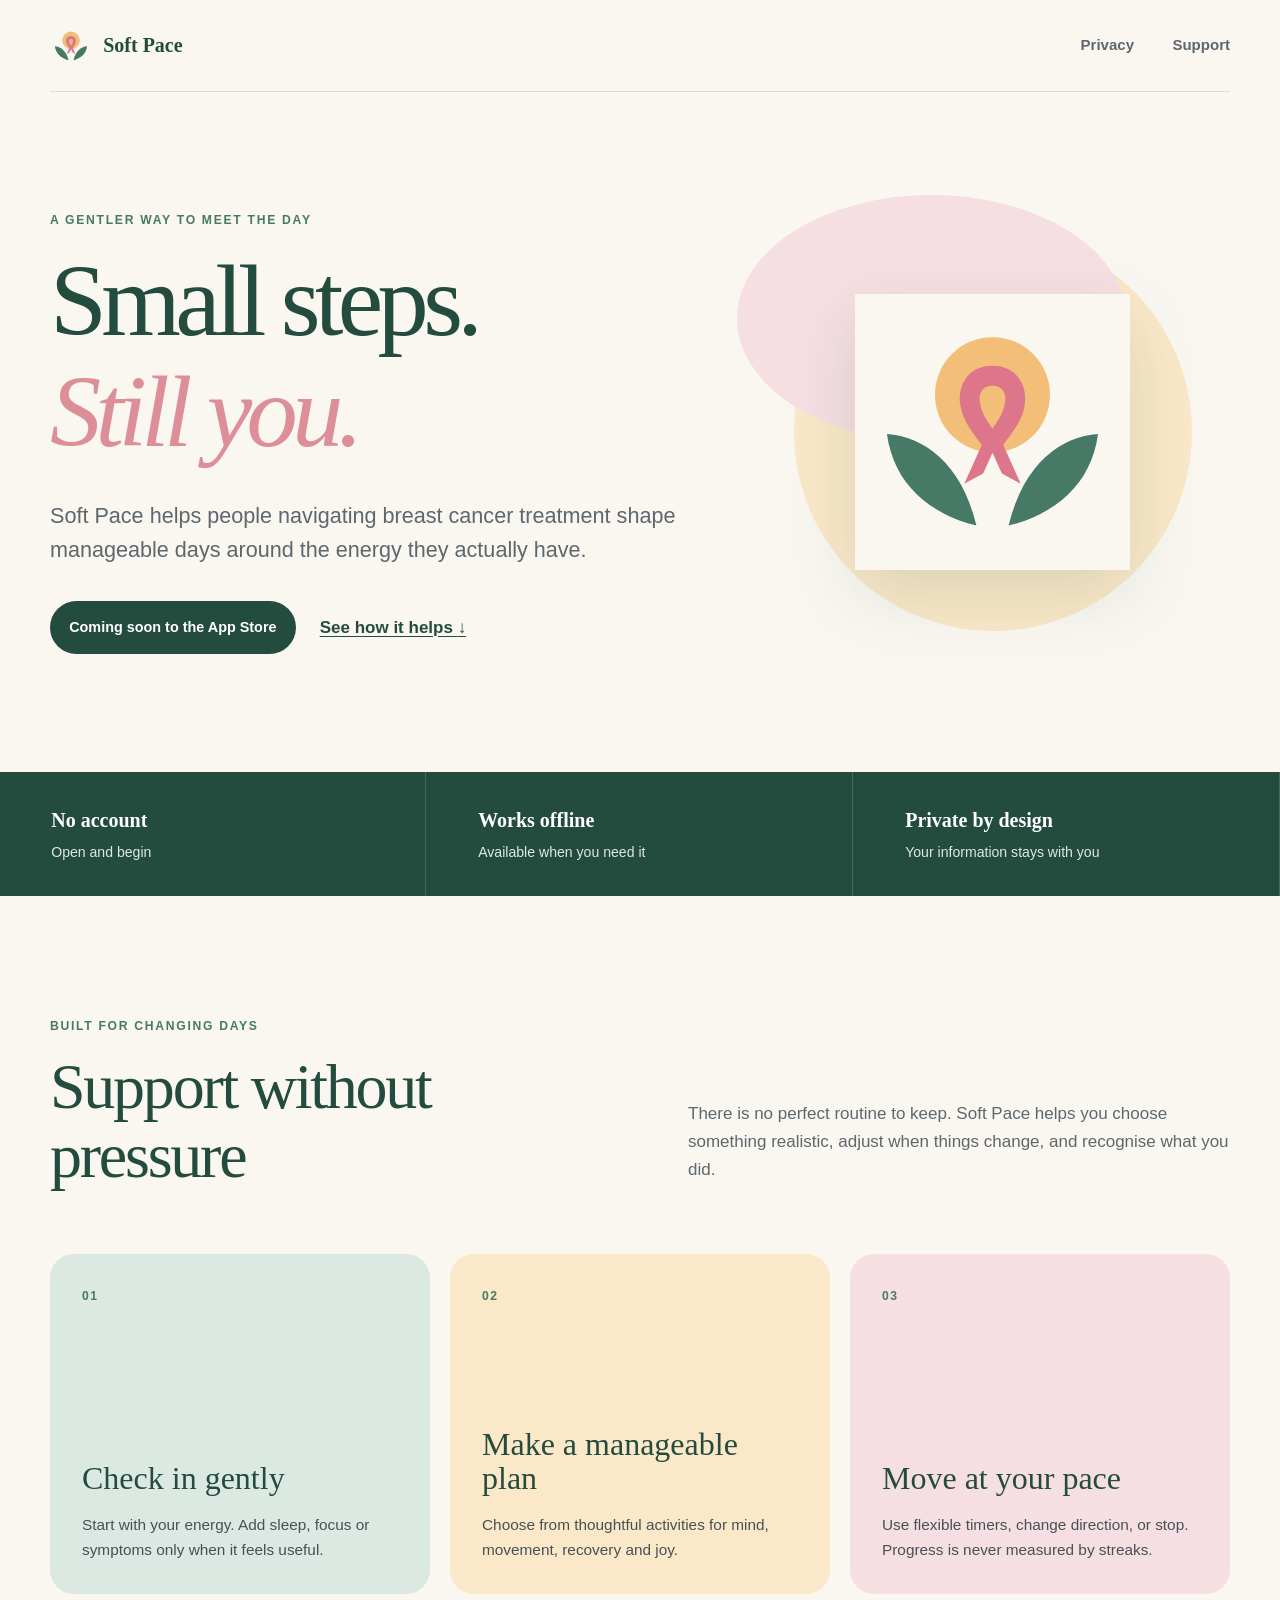
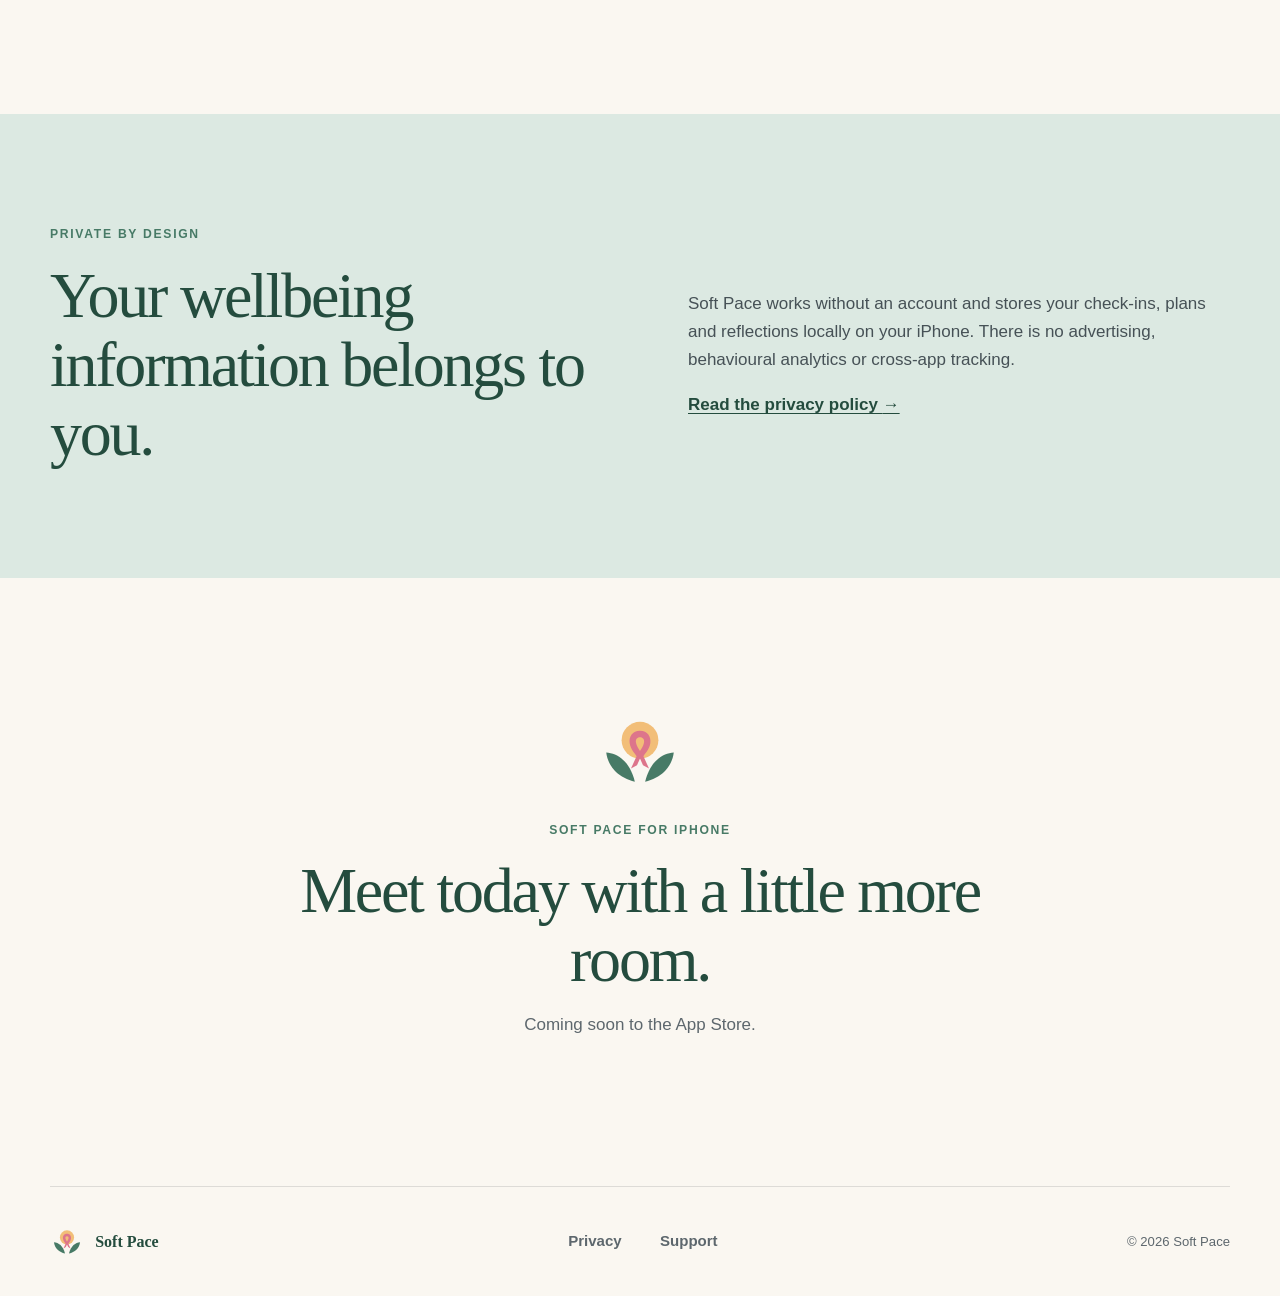
==== index.html @ c5b6b28a "landing-pages" ====
<!doctype html>
<html lang="en">
<head>
  <meta charset="utf-8">
  <meta name="viewport" content="width=device-width, initial-scale=1">
  <meta name="theme-color" content="#faf7f1">
  <meta name="description" content="Soft Pace is a calm, private wellbeing companion for people navigating breast cancer treatment.">
  <title>Soft Pace — Small steps. Still you.</title>
  <link rel="icon" href="assets/icon.svg" type="image/svg+xml">
  <link rel="stylesheet" href="assets/styles.css">
</head>
<body>
  <a class="skip-link" href="#main">Skip to content</a>
  <header class="site-header">
    <a class="brand" href="./" aria-label="Soft Pace home">
      <img src="assets/icon.svg" alt="" width="42" height="42">
      <span>Soft Pace</span>
    </a>
    <nav aria-label="Primary navigation">
      <a href="privacy/">Privacy</a>
      <a href="support/">Support</a>
    </nav>
  </header>

  <main id="main">
    <section class="hero">
      <div class="hero-copy">
        <p class="eyebrow">A gentler way to meet the day</p>
        <h1>Small steps.<br><em>Still you.</em></h1>
        <p class="lede">Soft Pace helps people navigating breast cancer treatment shape manageable days around the energy they actually have.</p>
        <div class="actions">
          <span class="button" aria-label="Soft Pace is coming soon to the App Store">Coming soon to the App Store</span>
          <a class="text-link" href="#how-it-helps">See how it helps <span aria-hidden="true">↓</span></a>
        </div>
      </div>
      <div class="hero-mark" aria-hidden="true">
        <img src="assets/icon.svg" alt="">
        <span class="orbit orbit-one"></span>
        <span class="orbit orbit-two"></span>
      </div>
    </section>

    <section class="trust-strip" aria-label="Soft Pace principles">
      <p><strong>No account</strong><span>Open and begin</span></p>
      <p><strong>Works offline</strong><span>Available when you need it</span></p>
      <p><strong>Private by design</strong><span>Your information stays with you</span></p>
    </section>

    <section class="section" id="how-it-helps">
      <div class="section-heading">
        <p class="eyebrow">Built for changing days</p>
        <h2>Support without pressure</h2>
        <p>There is no perfect routine to keep. Soft Pace helps you choose something realistic, adjust when things change, and recognise what you did.</p>
      </div>
      <div class="feature-grid">
        <article class="feature-card sage">
          <span class="number">01</span>
          <h3>Check in gently</h3>
          <p>Start with your energy. Add sleep, focus or symptoms only when it feels useful.</p>
        </article>
        <article class="feature-card apricot">
          <span class="number">02</span>
          <h3>Make a manageable plan</h3>
          <p>Choose from thoughtful activities for mind, movement, recovery and joy.</p>
        </article>
        <article class="feature-card blush">
          <span class="number">03</span>
          <h3>Move at your pace</h3>
          <p>Use flexible timers, change direction, or stop. Progress is never measured by streaks.</p>
        </article>
      </div>
    </section>

    <section class="privacy-callout">
      <div>
        <p class="eyebrow">Private by design</p>
        <h2>Your wellbeing information belongs to you.</h2>
      </div>
      <div>
        <p>Soft Pace works without an account and stores your check-ins, plans and reflections locally on your iPhone. There is no advertising, behavioural analytics or cross-app tracking.</p>
        <a class="text-link" href="privacy/">Read the privacy policy <span aria-hidden="true">→</span></a>
      </div>
    </section>

    <section class="closing">
      <img src="assets/icon.svg" alt="" width="88" height="88">
      <p class="eyebrow">Soft Pace for iPhone</p>
      <h2>Meet today with a little more room.</h2>
      <p>Coming soon to the App Store.</p>
    </section>
  </main>

  <footer>
    <a class="brand footer-brand" href="./"><img src="assets/icon.svg" alt="" width="34" height="34"><span>Soft Pace</span></a>
    <div class="footer-links"><a href="privacy/">Privacy</a><a href="support/">Support</a></div>
    <p>© 2026 Soft Pace</p>
  </footer>
</body>
</html>
---- assets/styles.css ----
:root {
  --cream: #faf7f1;
  --paper: #fffdfa;
  --ink: #192027;
  --forest: #244c3e;
  --sage: #477a66;
  --sage-soft: #dce9e2;
  --blush: #dd8f99;
  --blush-soft: #f6dfe2;
  --apricot: #f2be78;
  --apricot-soft: #fae8c8;
  --muted: #5d676d;
  --line: rgba(25, 32, 39, .13);
  --max: 1180px;
  --serif: Georgia, "Times New Roman", serif;
  --sans: -apple-system, BlinkMacSystemFont, "Segoe UI", sans-serif;
}

* { box-sizing: border-box; }
html { scroll-behavior: smooth; }
body { margin: 0; color: var(--ink); background: var(--cream); font: 17px/1.65 var(--sans); -webkit-font-smoothing: antialiased; }
a { color: inherit; text-underline-offset: .2em; }
img { display: block; max-width: 100%; }
.skip-link { position: fixed; top: 10px; left: 10px; z-index: 10; padding: .6rem 1rem; background: var(--ink); color: #fff; transform: translateY(-150%); }
.skip-link:focus { transform: none; }
.site-header, footer { width: min(calc(100% - 48px), var(--max)); margin: auto; display: flex; align-items: center; justify-content: space-between; }
.site-header { min-height: 92px; border-bottom: 1px solid var(--line); }
.brand { display: inline-flex; align-items: center; gap: .7rem; color: var(--forest); text-decoration: none; font: 700 1.25rem var(--serif); }
.site-header nav, .footer-links { display: flex; gap: clamp(1.2rem, 3vw, 2.5rem); }
.site-header nav a, .footer-links a { color: var(--muted); text-decoration: none; font-size: .94rem; font-weight: 650; }
.site-header nav a:hover, .site-header nav a[aria-current="page"], .footer-links a:hover { color: var(--forest); }
.hero { width: min(calc(100% - 48px), var(--max)); margin: auto; min-height: 680px; display: grid; grid-template-columns: 1.15fr .85fr; align-items: center; gap: 5vw; padding: 80px 0; overflow: hidden; }
.eyebrow { margin: 0 0 1rem; color: var(--sage); font-size: .76rem; font-weight: 800; letter-spacing: .14em; text-transform: uppercase; }
h1, h2, h3 { color: var(--forest); font-family: var(--serif); font-weight: 500; line-height: 1.08; }
.hero h1 { max-width: 780px; margin: 0; font-size: clamp(4rem, 8vw, 7rem); letter-spacing: -.055em; }
.hero h1 em { color: var(--blush); font-weight: 500; }
.lede { max-width: 680px; margin: 2rem 0 0; color: var(--muted); font-size: clamp(1.1rem, 2vw, 1.35rem); line-height: 1.55; }
.actions { display: flex; flex-wrap: wrap; align-items: center; gap: 1.5rem; margin-top: 2.2rem; }
.button { display: inline-block; padding: .9rem 1.2rem; border-radius: 999px; background: var(--forest); color: #fff; font-size: .9rem; font-weight: 750; }
.text-link { color: var(--forest); font-weight: 750; text-decoration-thickness: 1px; }
.hero-mark { position: relative; display: grid; place-items: center; aspect-ratio: 1; }
.hero-mark img { position: relative; z-index: 2; width: 58%; filter: drop-shadow(0 24px 35px rgba(36, 76, 62, .14)); }
.orbit { position: absolute; border-radius: 50%; }
.orbit-one { inset: 8%; background: var(--apricot-soft); }
.orbit-two { inset: 0 22% 48% -4%; background: var(--blush-soft); }
.trust-strip { background: var(--forest); color: #fff; display: grid; grid-template-columns: repeat(3, 1fr); gap: 1px; }
.trust-strip p { margin: 0; padding: 2rem clamp(1.5rem, 4vw, 4rem); border-right: 1px solid rgba(255,255,255,.16); }
.trust-strip strong, .trust-strip span { display: block; }
.trust-strip strong { font-family: var(--serif); font-size: 1.25rem; }
.trust-strip span { margin-top: .25rem; color: #dce9e2; font-size: .88rem; }
.section { width: min(calc(100% - 48px), var(--max)); margin: auto; padding: 120px 0; }
.section-heading { display: grid; grid-template-columns: 1fr 1fr; column-gap: 6rem; align-items: end; }
.section-heading .eyebrow { grid-column: 1 / -1; }
.section-heading h2, .privacy-callout h2, .closing h2 { margin: 0; font-size: clamp(2.8rem, 5vw, 4.8rem); letter-spacing: -.035em; }
.section-heading > p:last-child { margin: 0 0 .4rem; color: var(--muted); }
.feature-grid { display: grid; grid-template-columns: repeat(3, 1fr); gap: 1.25rem; margin-top: 4rem; }
.feature-card { min-height: 340px; padding: 2rem; border-radius: 24px; display: flex; flex-direction: column; }
.feature-card.sage { background: var(--sage-soft); }
.feature-card.apricot { background: var(--apricot-soft); }
.feature-card.blush { background: var(--blush-soft); }
.feature-card .number { color: var(--sage); font-size: .76rem; font-weight: 800; letter-spacing: .12em; }
.feature-card h3 { margin: auto 0 1rem; font-size: 2rem; }
.feature-card p { margin: 0; color: #465156; font-size: .96rem; }
.privacy-callout { padding: 110px max(24px, calc((100vw - var(--max)) / 2)); background: var(--sage-soft); display: grid; grid-template-columns: 1fr 1fr; gap: 6rem; align-items: center; }
.privacy-callout > div:last-child { max-width: 520px; color: #465156; }
.closing { padding: 130px 24px; text-align: center; }
.closing img { margin: 0 auto 1.5rem; }
.closing h2 { max-width: 700px; margin: 0 auto; }
.closing > p:last-child { color: var(--muted); }
footer { min-height: 110px; border-top: 1px solid var(--line); color: var(--muted); font-size: .82rem; }
.footer-brand { font-size: 1rem; }

.document-shell { padding-bottom: 100px; }
.document-header { width: min(calc(100% - 48px), 850px); margin: auto; padding: 100px 0 70px; text-align: center; }
.document-header h1 { margin: 0; font-size: clamp(3.6rem, 8vw, 6.8rem); letter-spacing: -.05em; }
.document-header > p:last-child { color: var(--muted); }
.document { width: min(calc(100% - 48px), 760px); margin: auto; padding: clamp(2rem, 6vw, 5rem); background: var(--paper); border: 1px solid var(--line); border-radius: 28px; box-shadow: 0 24px 60px rgba(36, 76, 62, .07); }
.document .summary { margin: 0 0 3rem; padding-bottom: 2.5rem; border-bottom: 1px solid var(--line); color: var(--forest); font: 1.35rem/1.55 var(--serif); }
.document h2 { margin: 3.2rem 0 .8rem; font-size: 1.75rem; }
.document h2:first-child { margin-top: 0; }
.document p { color: #465156; }
.document a { color: var(--forest); font-weight: 700; }
.note { margin-top: 3rem; padding: 1.4rem 1.5rem; border-radius: 14px; background: var(--sage-soft); color: var(--forest); }

@media (max-width: 800px) {
  .hero { grid-template-columns: 1fr; min-height: auto; padding: 70px 0; }
  .hero-mark { width: min(70vw, 420px); margin: 0 auto; order: -1; }
  .trust-strip, .feature-grid, .section-heading, .privacy-callout { grid-template-columns: 1fr; }
  .trust-strip p { border-right: 0; border-bottom: 1px solid rgba(255,255,255,.16); }
  .section { padding: 90px 0; }
  .section-heading { gap: 1.25rem; }
  .feature-card { min-height: 260px; }
  .privacy-callout { gap: 2rem; padding-top: 80px; padding-bottom: 80px; }
}

@media (max-width: 560px) {
  .site-header, footer, .hero, .section { width: min(calc(100% - 32px), var(--max)); }
  .site-header { min-height: 76px; }
  .brand span { font-size: 1rem; }
  .site-header nav { gap: 1rem; }
  .hero h1 { font-size: clamp(3.7rem, 18vw, 5.4rem); }
  .hero-mark { width: 76vw; }
  footer { padding: 1.5rem 0; flex-wrap: wrap; gap: 1rem 2rem; }
  footer > p { flex-basis: 100%; margin: 0; }
  .document-header { padding: 70px 0 45px; }
  .document { width: min(calc(100% - 24px), 760px); padding: 2rem 1.35rem; border-radius: 20px; }
}

@media (prefers-reduced-motion: reduce) { html { scroll-behavior: auto; } }
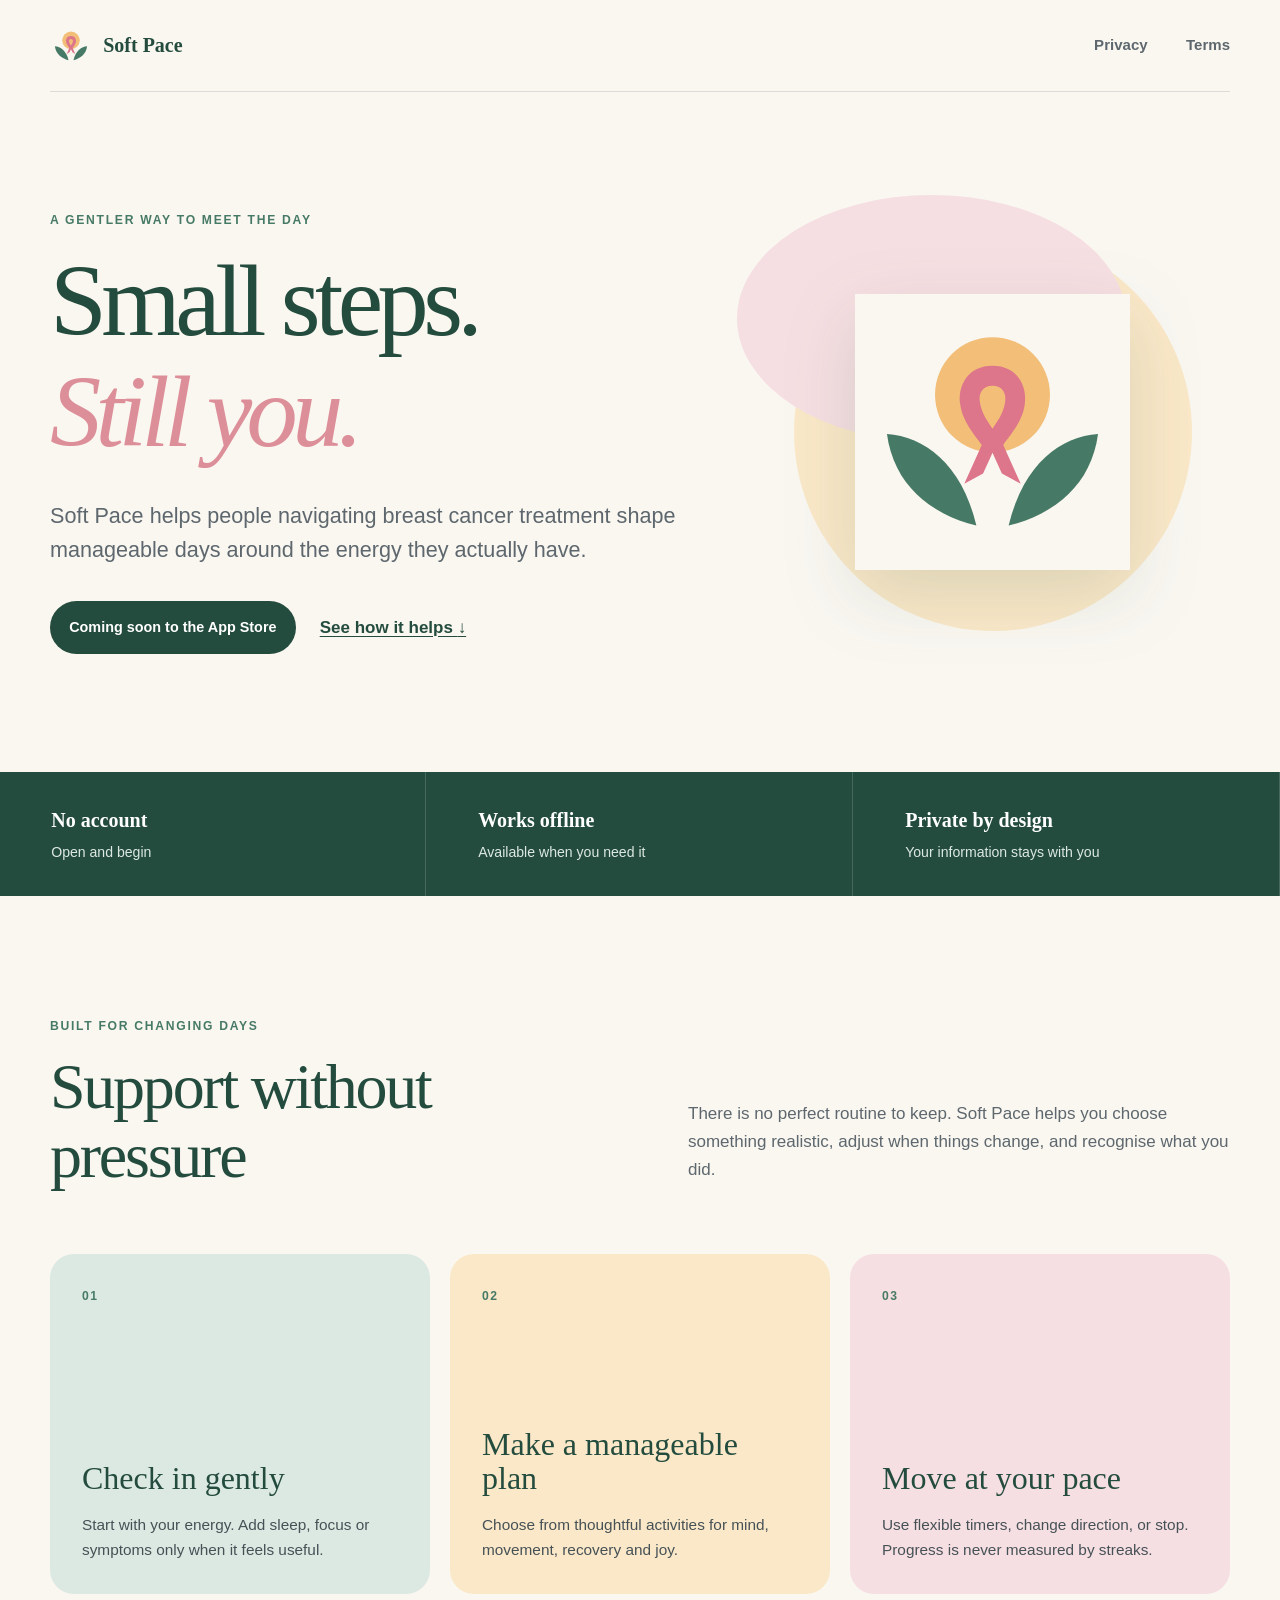
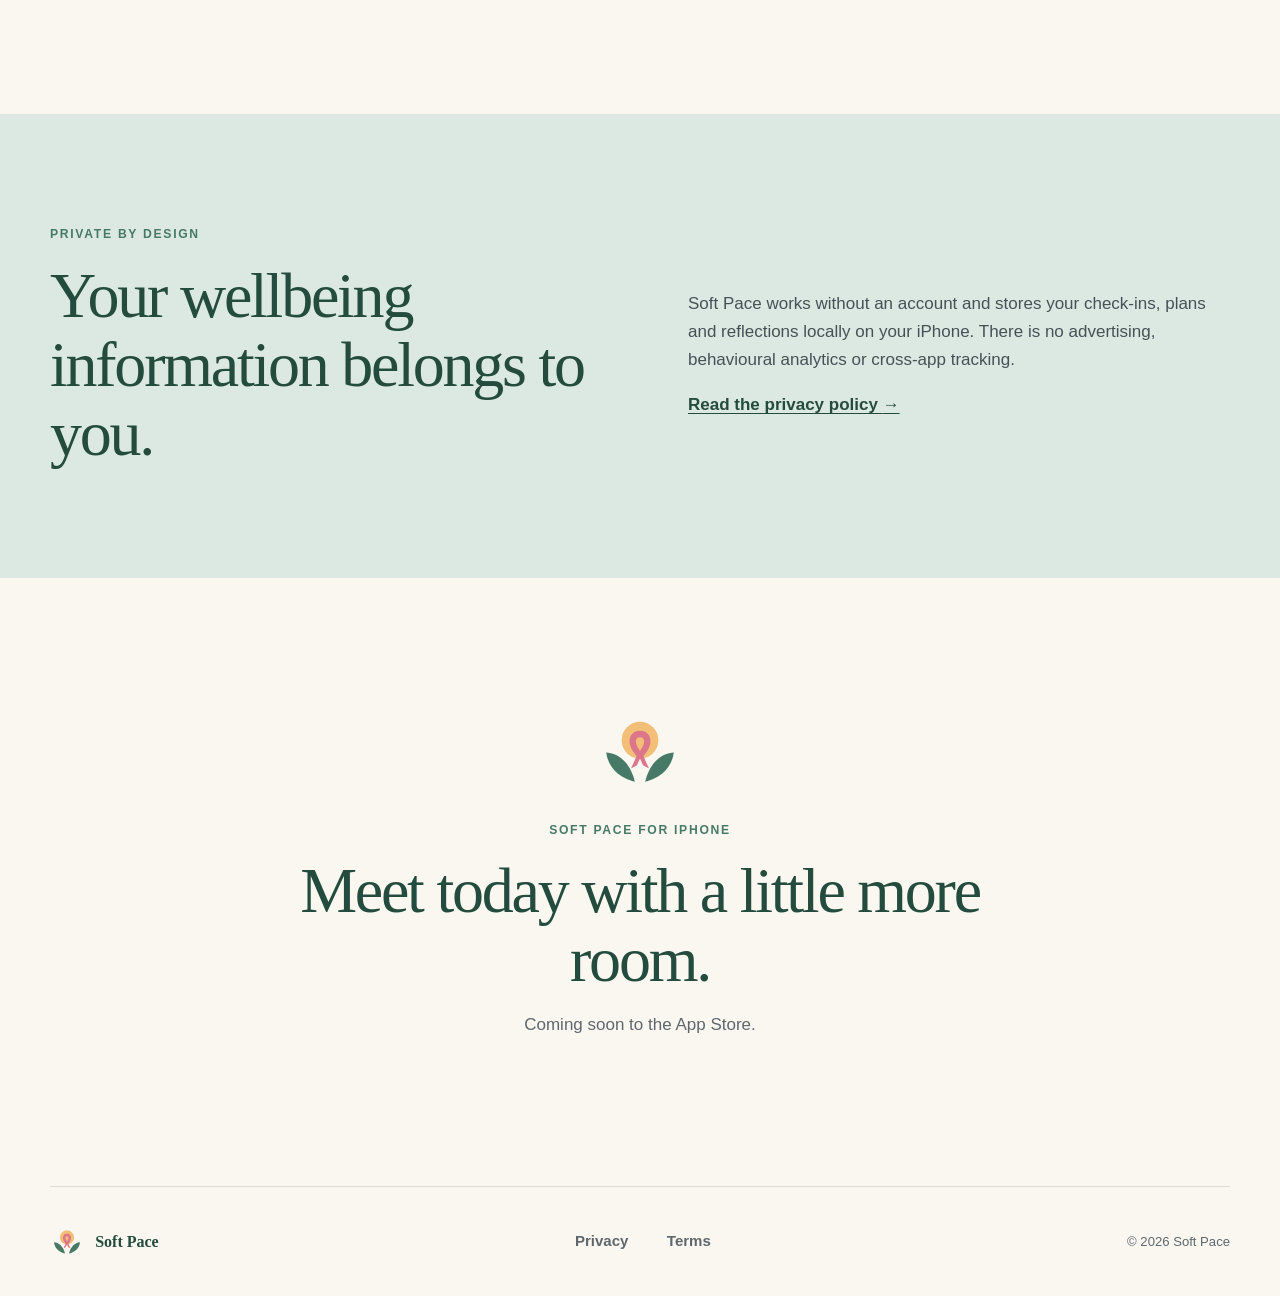
==== commit b50d881b: "Replace support page with terms and conditions" ====
--- a/index.html
+++ b/index.html
@@ -18,7 +18,7 @@
     </a>
     <nav aria-label="Primary navigation">
       <a href="privacy/">Privacy</a>
-      <a href="support/">Support</a>
+      <a href="terms/">Terms</a>
     </nav>
   </header>
 
@@ -92,7 +92,7 @@
 
   <footer>
     <a class="brand footer-brand" href="./"><img src="assets/icon.svg" alt="" width="34" height="34"><span>Soft Pace</span></a>
-    <div class="footer-links"><a href="privacy/">Privacy</a><a href="support/">Support</a></div>
+    <div class="footer-links"><a href="privacy/">Privacy</a><a href="terms/">Terms</a></div>
     <p>© 2026 Soft Pace</p>
   </footer>
 </body>
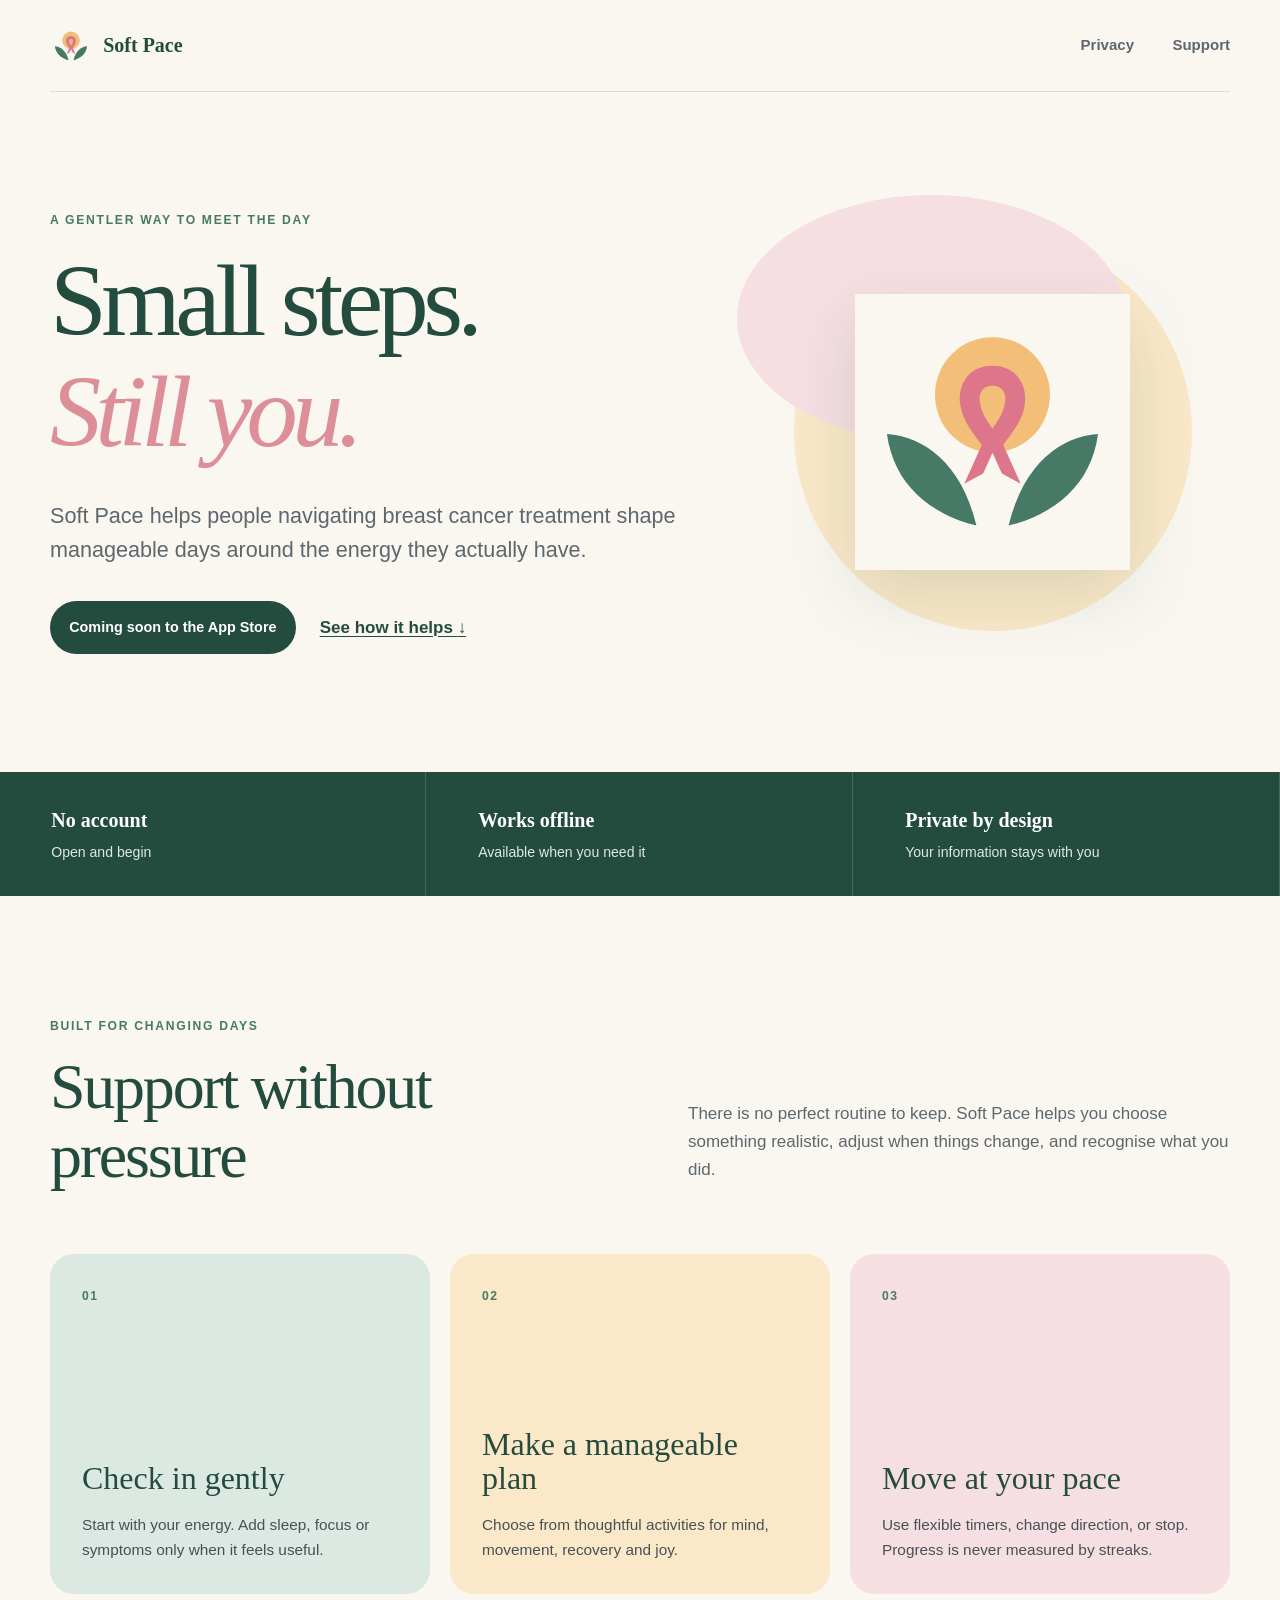
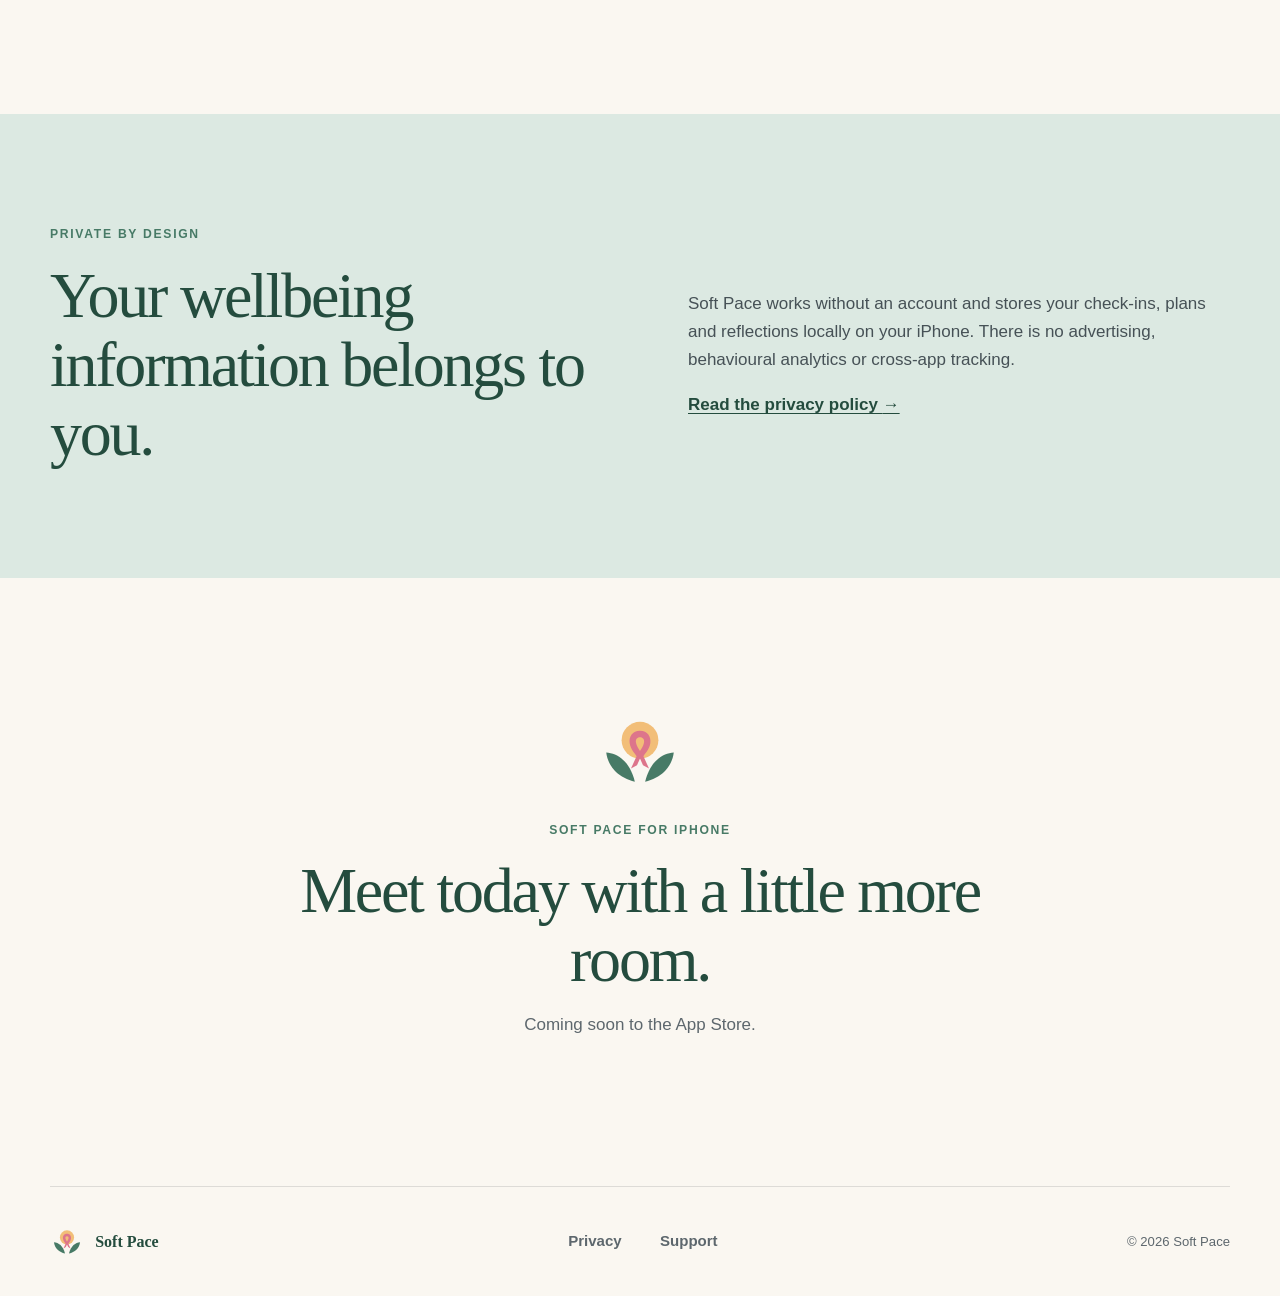
==== commit ba76a9c5: "Revert "Replace support page with terms and conditions" This reverts commit b50d881b7d7d5127447c2e0c" ====
--- a/index.html
+++ b/index.html
@@ -18,7 +18,7 @@
     </a>
     <nav aria-label="Primary navigation">
       <a href="privacy/">Privacy</a>
-      <a href="terms/">Terms</a>
+      <a href="support/">Support</a>
     </nav>
   </header>
 
@@ -92,7 +92,7 @@
 
   <footer>
     <a class="brand footer-brand" href="./"><img src="assets/icon.svg" alt="" width="34" height="34"><span>Soft Pace</span></a>
-    <div class="footer-links"><a href="privacy/">Privacy</a><a href="terms/">Terms</a></div>
+    <div class="footer-links"><a href="privacy/">Privacy</a><a href="support/">Support</a></div>
     <p>© 2026 Soft Pace</p>
   </footer>
 </body>
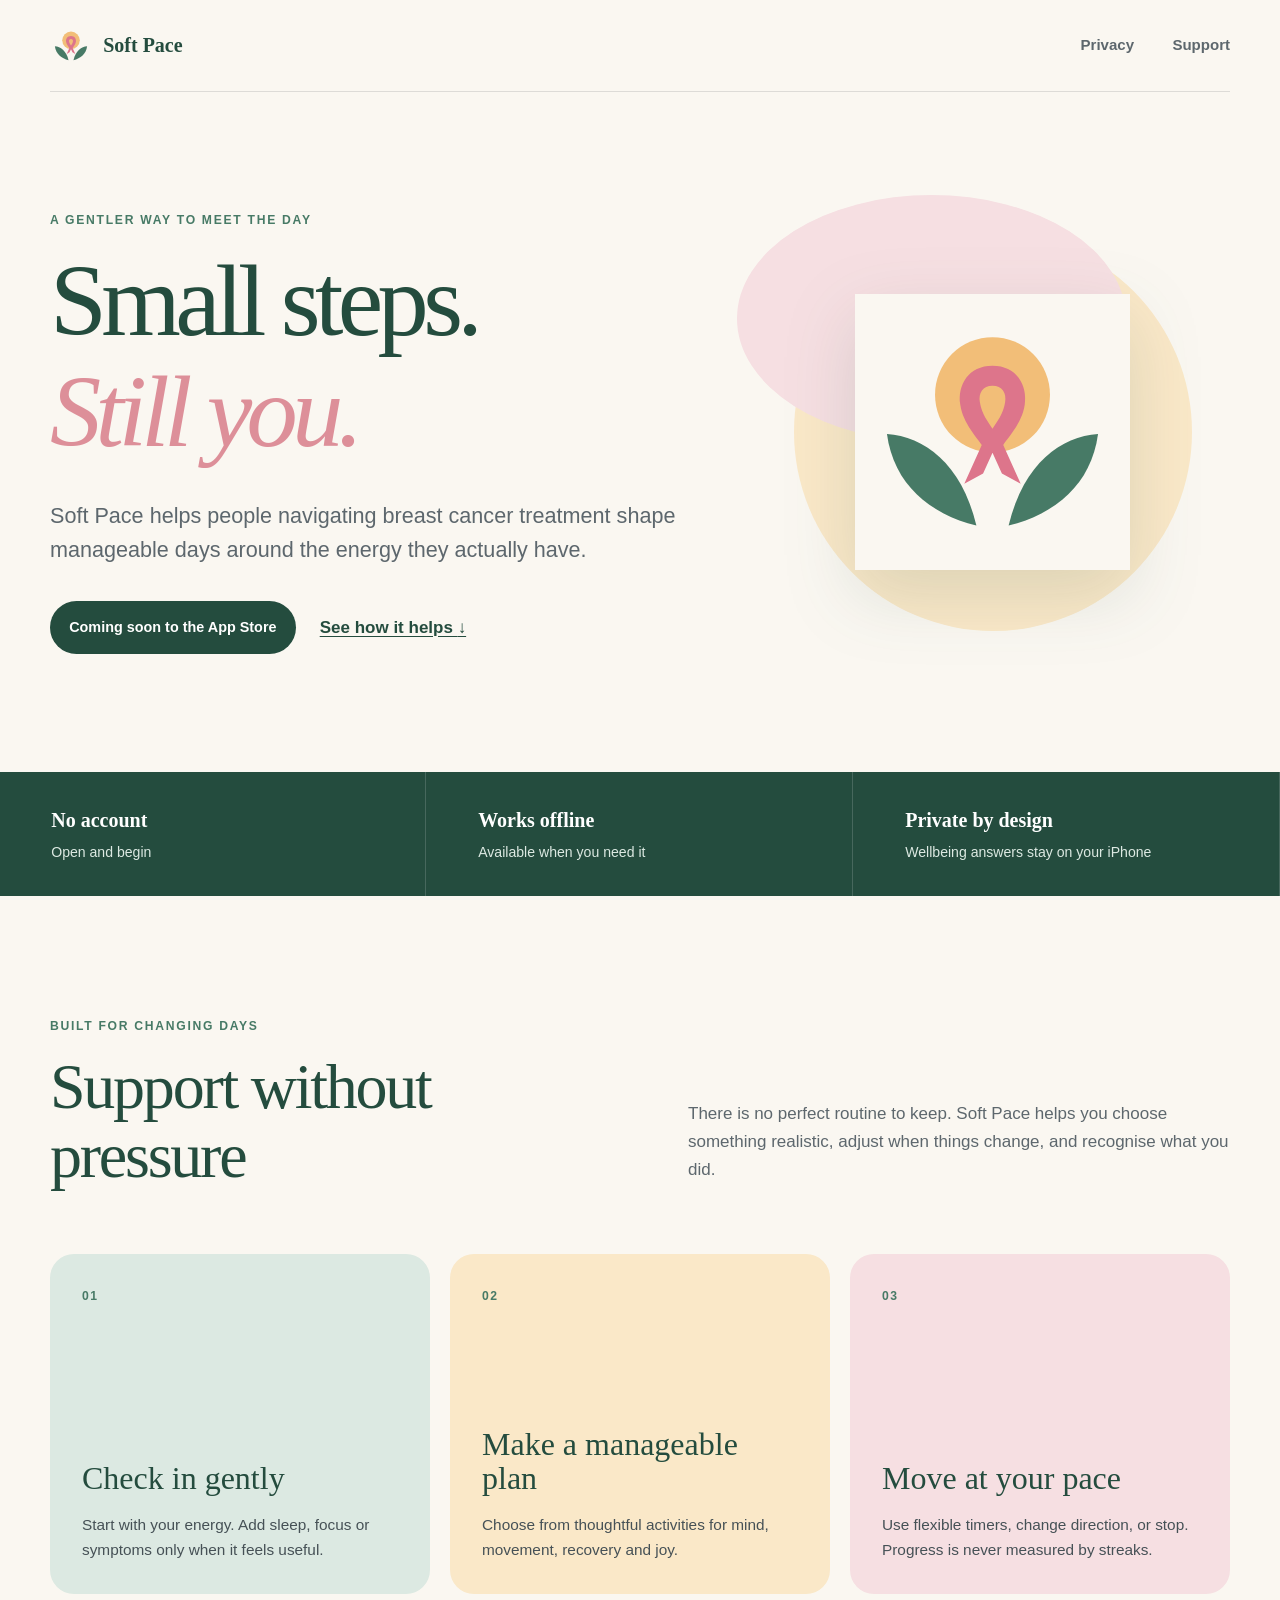
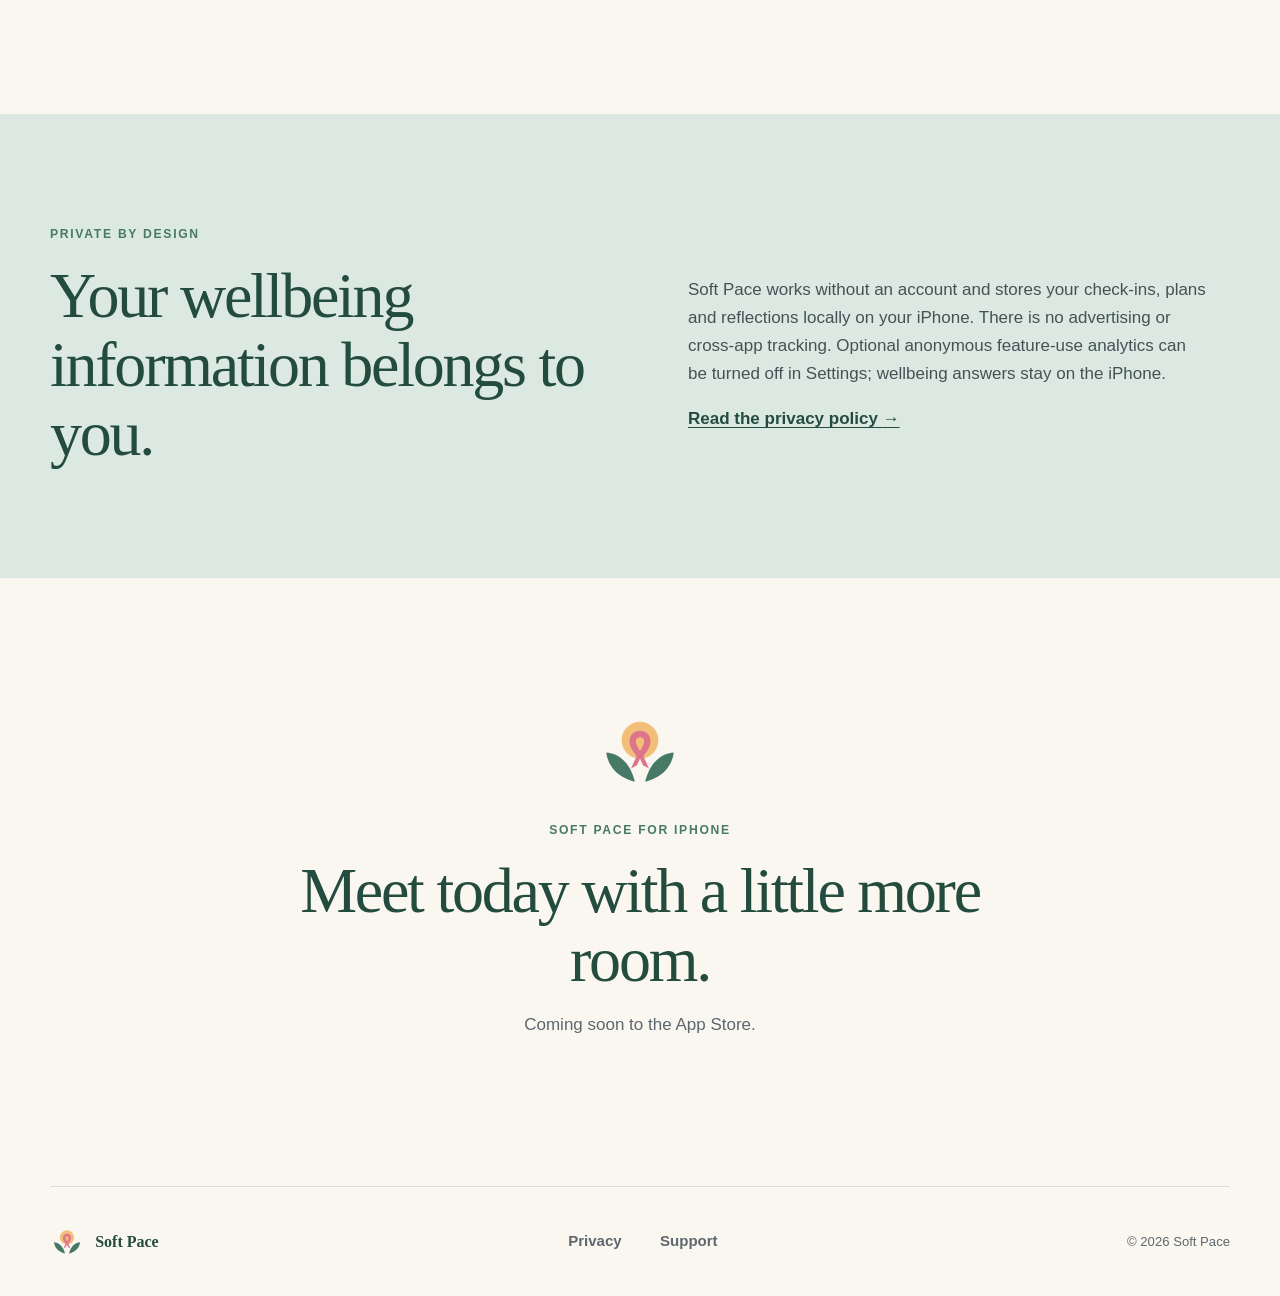
==== commit a9b17136: "Align public privacy copy with in-app analytics opt-out The homepage still denied behavioural analyt" ====
--- a/index.html
+++ b/index.html
@@ -43,7 +43,7 @@
     <section class="trust-strip" aria-label="Soft Pace principles">
       <p><strong>No account</strong><span>Open and begin</span></p>
       <p><strong>Works offline</strong><span>Available when you need it</span></p>
-      <p><strong>Private by design</strong><span>Your information stays with you</span></p>
+      <p><strong>Private by design</strong><span>Wellbeing answers stay on your iPhone</span></p>
     </section>
 
     <section class="section" id="how-it-helps">
@@ -77,7 +77,7 @@
         <h2>Your wellbeing information belongs to you.</h2>
       </div>
       <div>
-        <p>Soft Pace works without an account and stores your check-ins, plans and reflections locally on your iPhone. There is no advertising, behavioural analytics or cross-app tracking.</p>
+        <p>Soft Pace works without an account and stores your check-ins, plans and reflections locally on your iPhone. There is no advertising or cross-app tracking. Optional anonymous feature-use analytics can be turned off in Settings; wellbeing answers stay on the iPhone.</p>
         <a class="text-link" href="privacy/">Read the privacy policy <span aria-hidden="true">→</span></a>
       </div>
     </section>
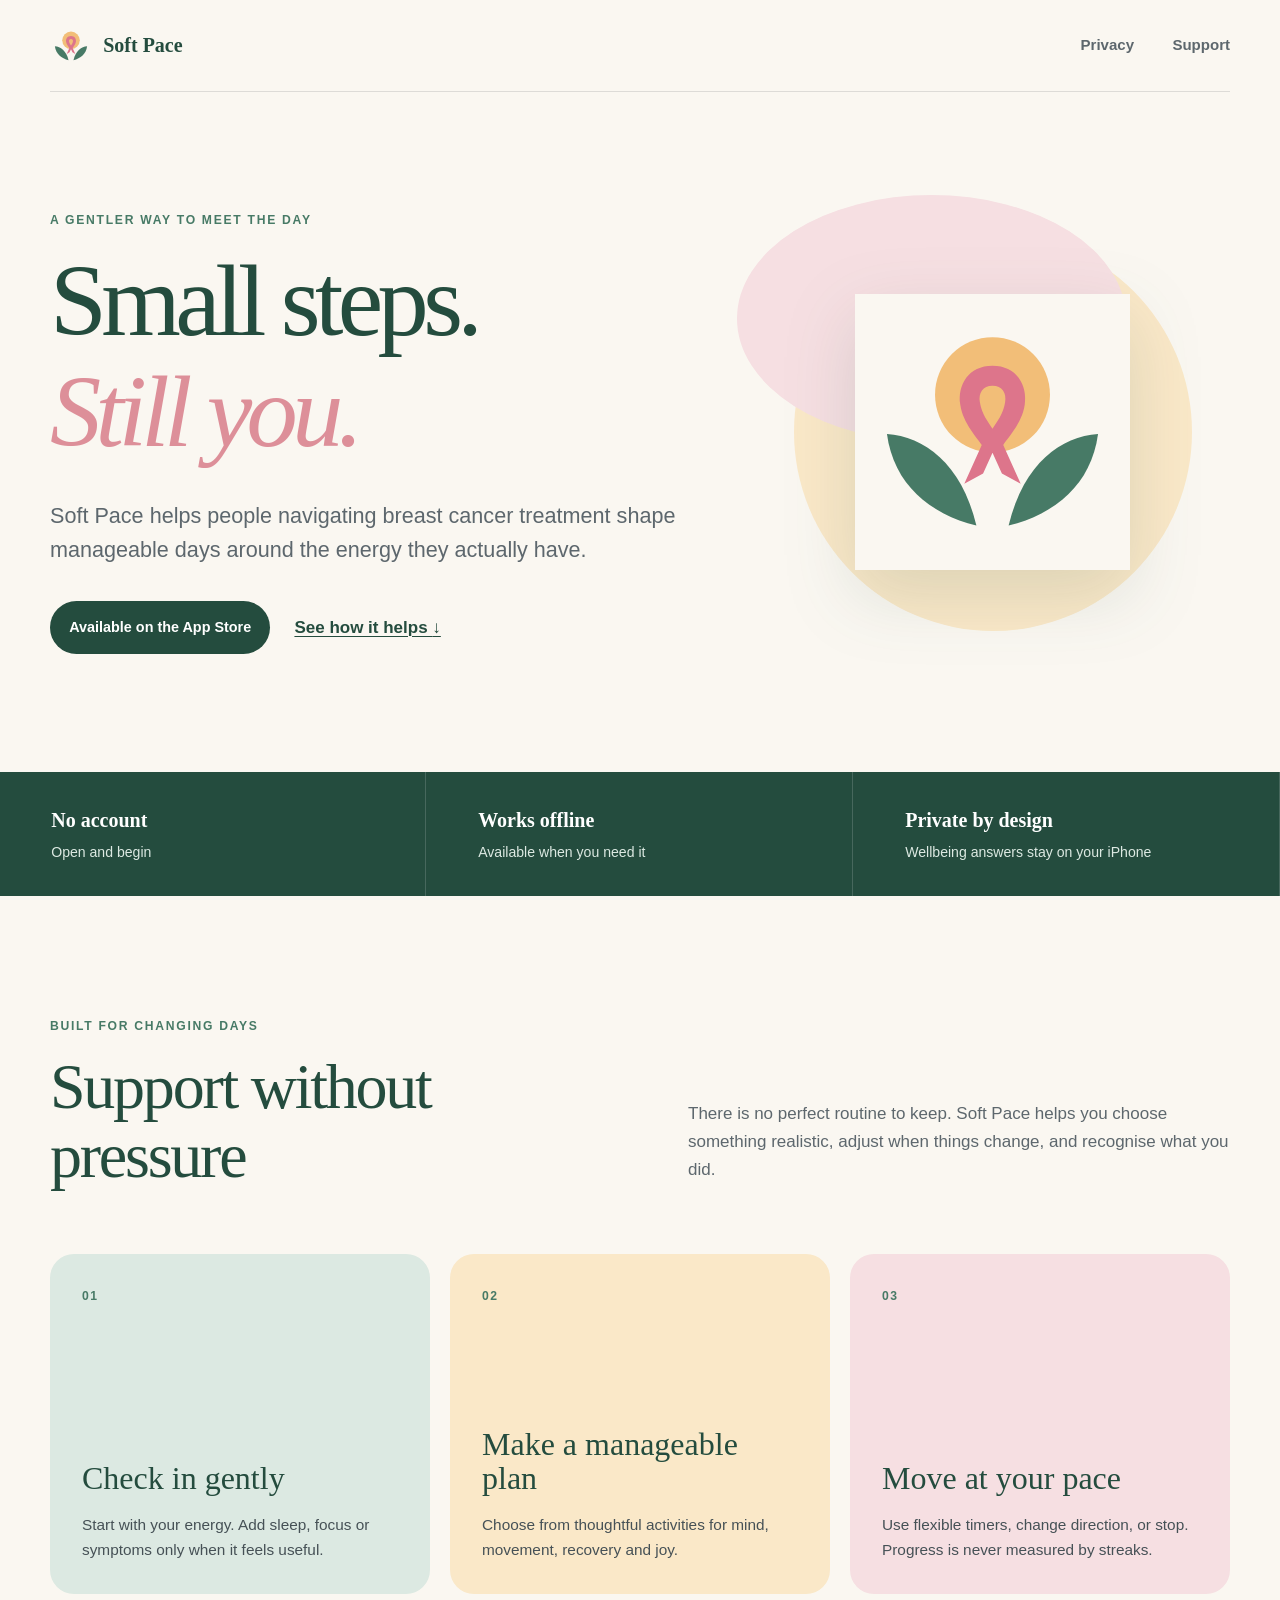
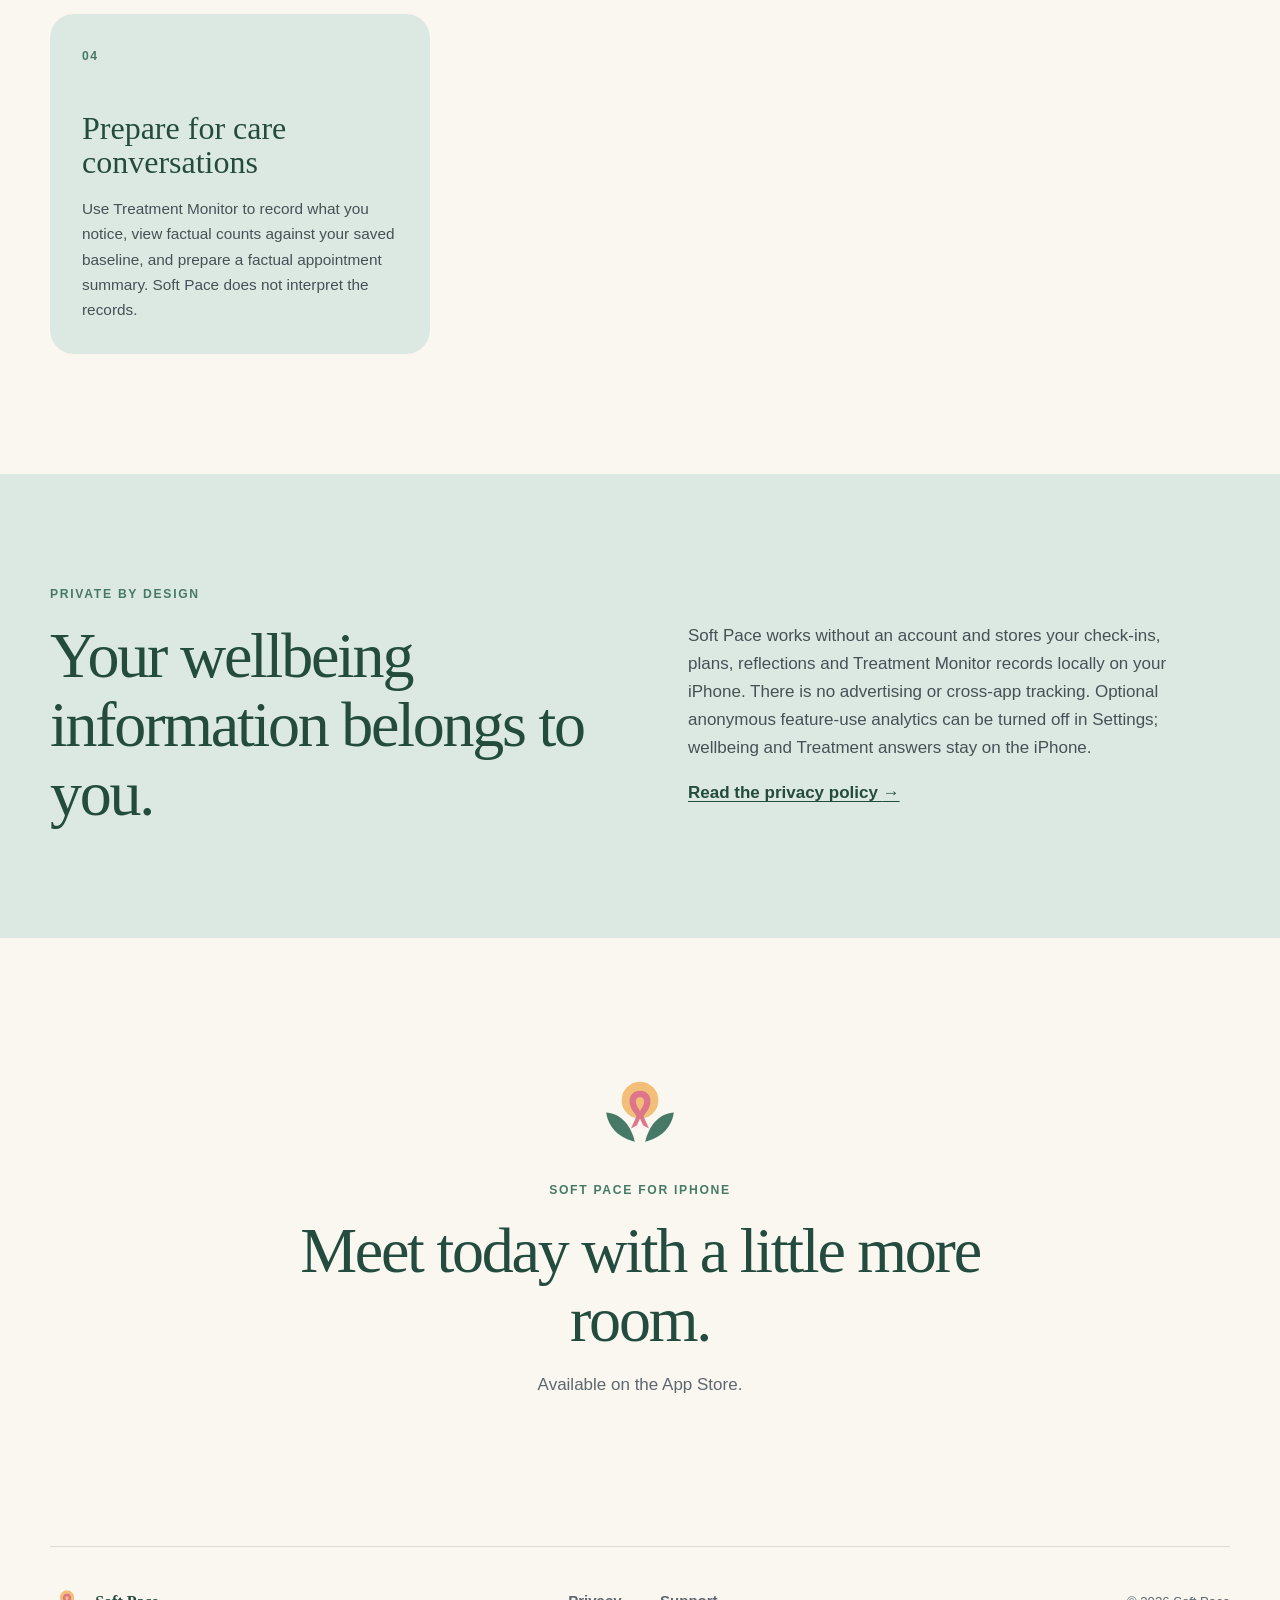
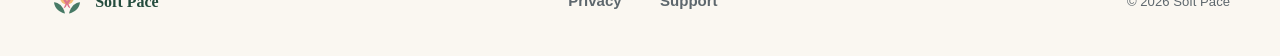
==== commit e2f56fae: "Update public pages for Treatment Monitor" ====
--- a/index.html
+++ b/index.html
@@ -29,7 +29,7 @@
         <h1>Small steps.<br><em>Still you.</em></h1>
         <p class="lede">Soft Pace helps people navigating breast cancer treatment shape manageable days around the energy they actually have.</p>
         <div class="actions">
-          <span class="button" aria-label="Soft Pace is coming soon to the App Store">Coming soon to the App Store</span>
+          <span class="button" aria-label="Soft Pace is available on the App Store">Available on the App Store</span>
           <a class="text-link" href="#how-it-helps">See how it helps <span aria-hidden="true">↓</span></a>
         </div>
       </div>
@@ -68,6 +68,11 @@
           <h3>Move at your pace</h3>
           <p>Use flexible timers, change direction, or stop. Progress is never measured by streaks.</p>
         </article>
+        <article class="feature-card sage">
+          <span class="number">04</span>
+          <h3>Prepare for care conversations</h3>
+          <p>Use Treatment Monitor to record what you notice, view factual counts against your saved baseline, and prepare a factual appointment summary. Soft Pace does not interpret the records.</p>
+        </article>
       </div>
     </section>
 
@@ -77,7 +82,7 @@
         <h2>Your wellbeing information belongs to you.</h2>
       </div>
       <div>
-        <p>Soft Pace works without an account and stores your check-ins, plans and reflections locally on your iPhone. There is no advertising or cross-app tracking. Optional anonymous feature-use analytics can be turned off in Settings; wellbeing answers stay on the iPhone.</p>
+        <p>Soft Pace works without an account and stores your check-ins, plans, reflections and Treatment Monitor records locally on your iPhone. There is no advertising or cross-app tracking. Optional anonymous feature-use analytics can be turned off in Settings; wellbeing and Treatment answers stay on the iPhone.</p>
         <a class="text-link" href="privacy/">Read the privacy policy <span aria-hidden="true">→</span></a>
       </div>
     </section>
@@ -86,7 +91,7 @@
       <img src="assets/icon.svg" alt="" width="88" height="88">
       <p class="eyebrow">Soft Pace for iPhone</p>
       <h2>Meet today with a little more room.</h2>
-      <p>Coming soon to the App Store.</p>
+      <p>Available on the App Store.</p>
     </section>
   </main>
 
